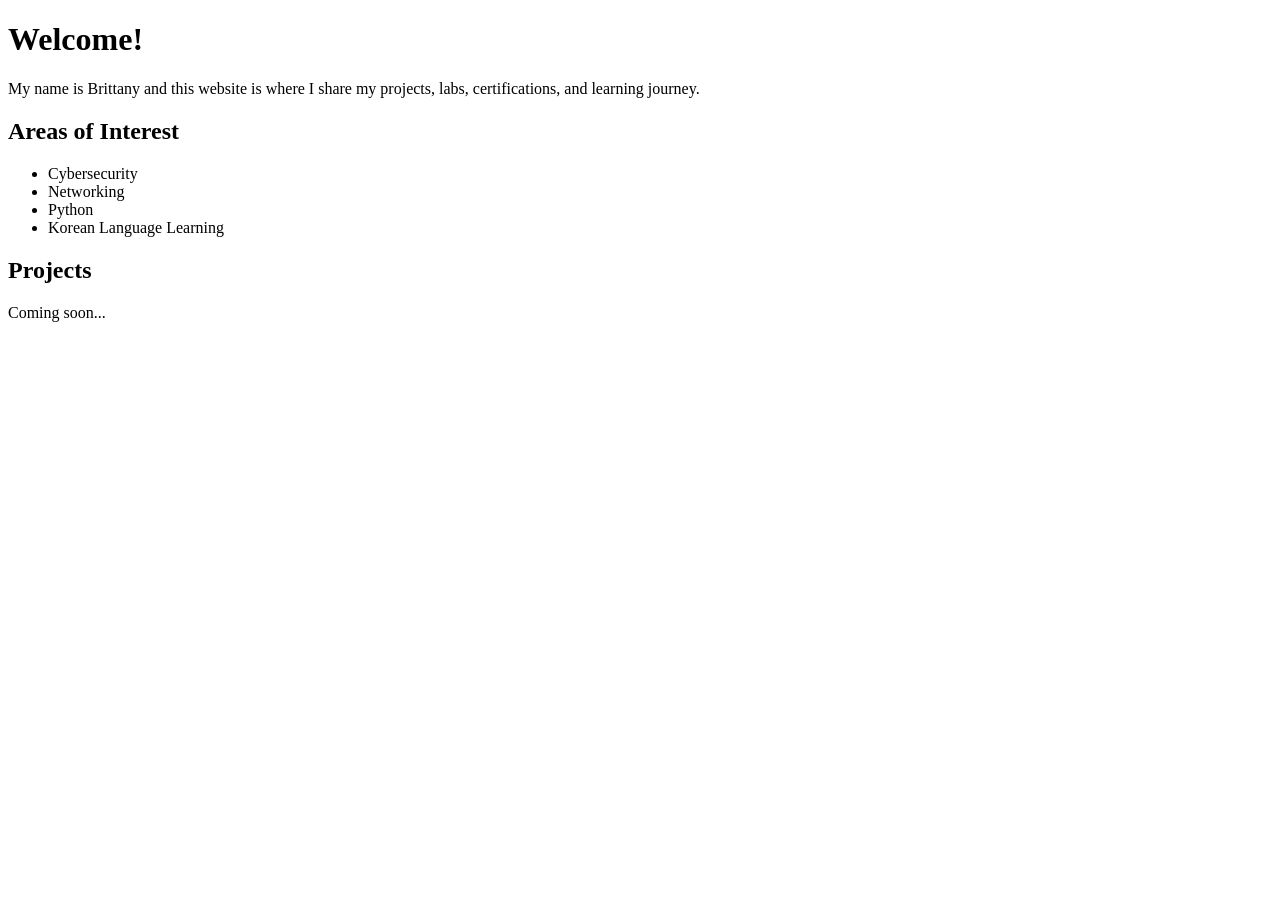
==== index.html @ 599b7f11 "Create initial index.html for tech portfolio Added basic structure and content for the portfolio web" ====
<!DOCTYPE html>
<html>
<head>
    <title>Brittany's Tech Portfolio</title>
</head>
<body>
    <h1>Welcome!</h1>

    <p>My name is Brittany and this website is where I share my projects, labs, certifications, and learning journey.</p>

    <h2>Areas of Interest</h2>
    <ul>
        <li>Cybersecurity</li>
        <li>Networking</li>
        <li>Python</li>
        <li>Korean Language Learning</li>
    </ul>

    <h2>Projects</h2>
    <p>Coming soon...</p>
</body>
</html>
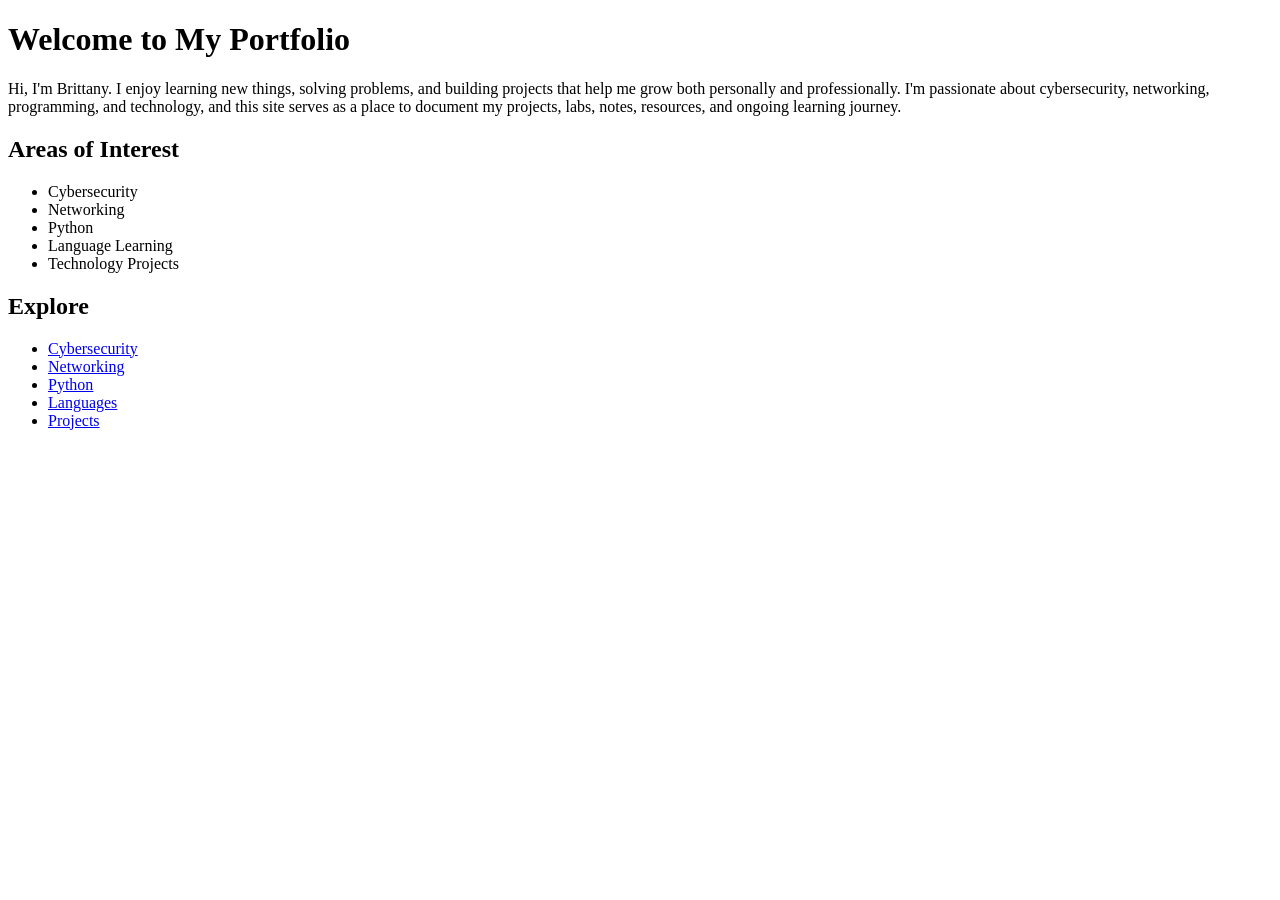
==== commit b5e88331: "Revise portfolio introduction and areas of interest Updated the title and content of the portfolio p" ====
--- a/index.html
+++ b/index.html
@@ -1,22 +1,41 @@
 <!DOCTYPE html>
-<html>
+<html lang="en">
 <head>
-    <title>Brittany's Tech Portfolio</title>
+    <meta charset="UTF-8">
+    <meta name="viewport" content="width=device-width, initial-scale=1.0">
+    <title>Brittany's Portfolio</title>
 </head>
 <body>
-    <h1>Welcome!</h1>
 
-    <p>My name is Brittany and this website is where I share my projects, labs, certifications, and learning journey.</p>
+    <h1>Welcome to My Portfolio</h1>
+
+    <p>
+        Hi, I'm Brittany. I enjoy learning new things, solving problems,
+        and building projects that help me grow both personally and professionally.
+        I'm passionate about cybersecurity, networking, programming, and technology,
+        and this site serves as a place to document my projects, labs, notes,
+        resources, and ongoing learning journey.
+    </p>
 
     <h2>Areas of Interest</h2>
+
     <ul>
         <li>Cybersecurity</li>
         <li>Networking</li>
         <li>Python</li>
-        <li>Korean Language Learning</li>
+        <li>Language Learning</li>
+        <li>Technology Projects</li>
     </ul>
 
-    <h2>Projects</h2>
-    <p>Coming soon...</p>
+    <h2>Explore</h2>
+
+    <ul>
+        <li><a href="cyber/">Cybersecurity</a></li>
+        <li><a href="networking/">Networking</a></li>
+        <li><a href="python/">Python</a></li>
+        <li><a href="languages/">Languages</a></li>
+        <li><a href="projects/">Projects</a></li>
+    </ul>
+
 </body>
 </html>
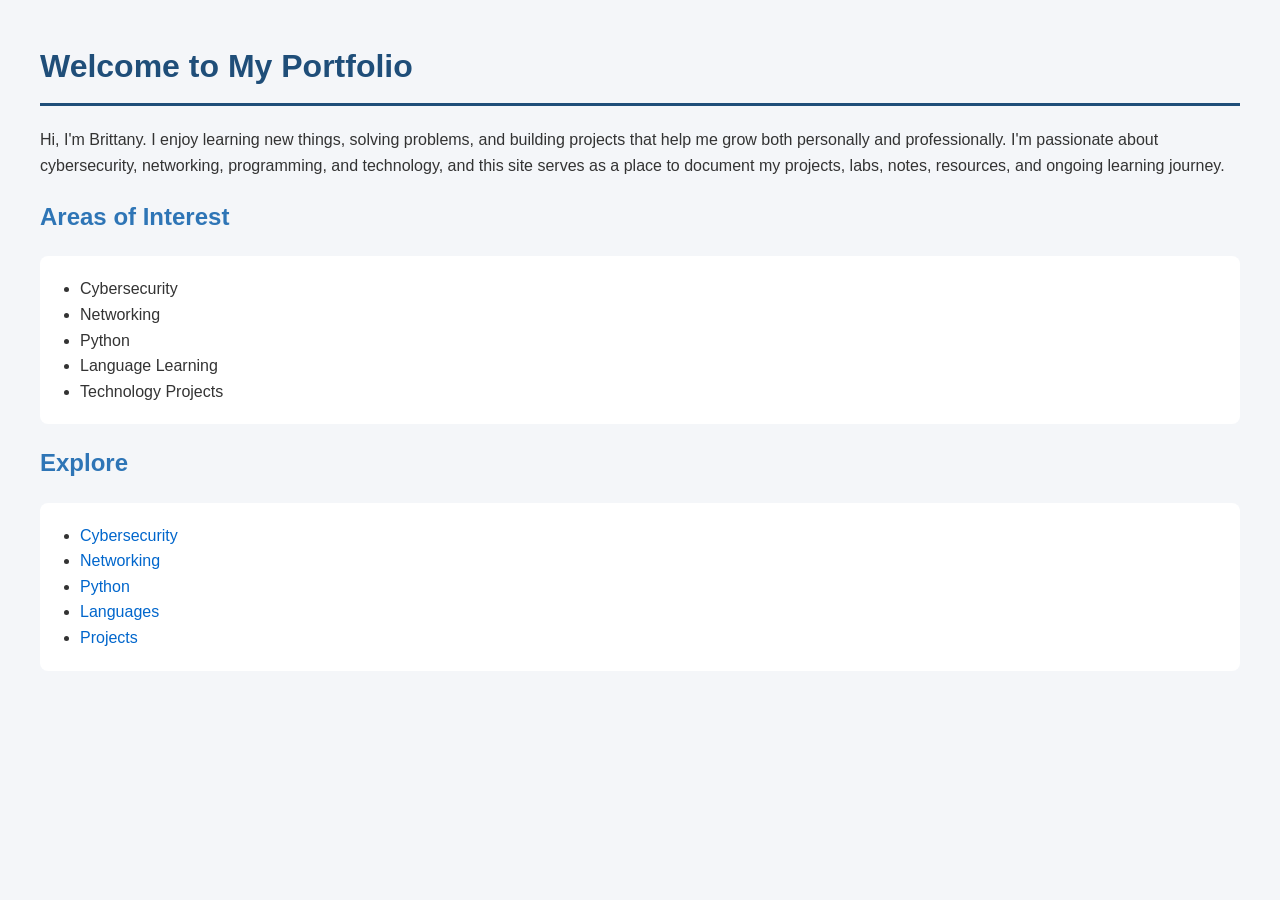
==== commit b3458429: "Add stylesheet link to index.html" ====
--- a/index.html
+++ b/index.html
@@ -3,6 +3,7 @@
 <head>
     <meta charset="UTF-8">
     <meta name="viewport" content="width=device-width, initial-scale=1.0">
+    <link rel="stylesheet" href="css/style.css">
     <title>Brittany's Portfolio</title>
 </head>
 <body>
--- a/css/style.css
+++ b/css/style.css
@@ -0,0 +1,45 @@
+body {
+    font-family: Arial, sans-serif;
+    max-width: 1200px;
+    margin: 0 auto;
+    padding: 20px;
+    background-color: #f4f6f9;
+    color: #333;
+    line-height: 1.6;
+}
+
+h1 {
+    color: #1f4e79;
+    border-bottom: 3px solid #1f4e79;
+    padding-bottom: 10px;
+}
+
+h2 {
+    color: #2e75b6;
+}
+
+a {
+    color: #0066cc;
+    text-decoration: none;
+}
+
+a:hover {
+    text-decoration: underline;
+}
+
+ul {
+    background: white;
+    padding: 20px 40px;
+    border-radius: 8px;
+}
+
+.breadcrumb {
+    font-size: 0.9em;
+    margin-bottom: 20px;
+}
+
+.nav-footer {
+    margin-top: 30px;
+    padding-top: 15px;
+    border-top: 1px solid #ccc;
+}
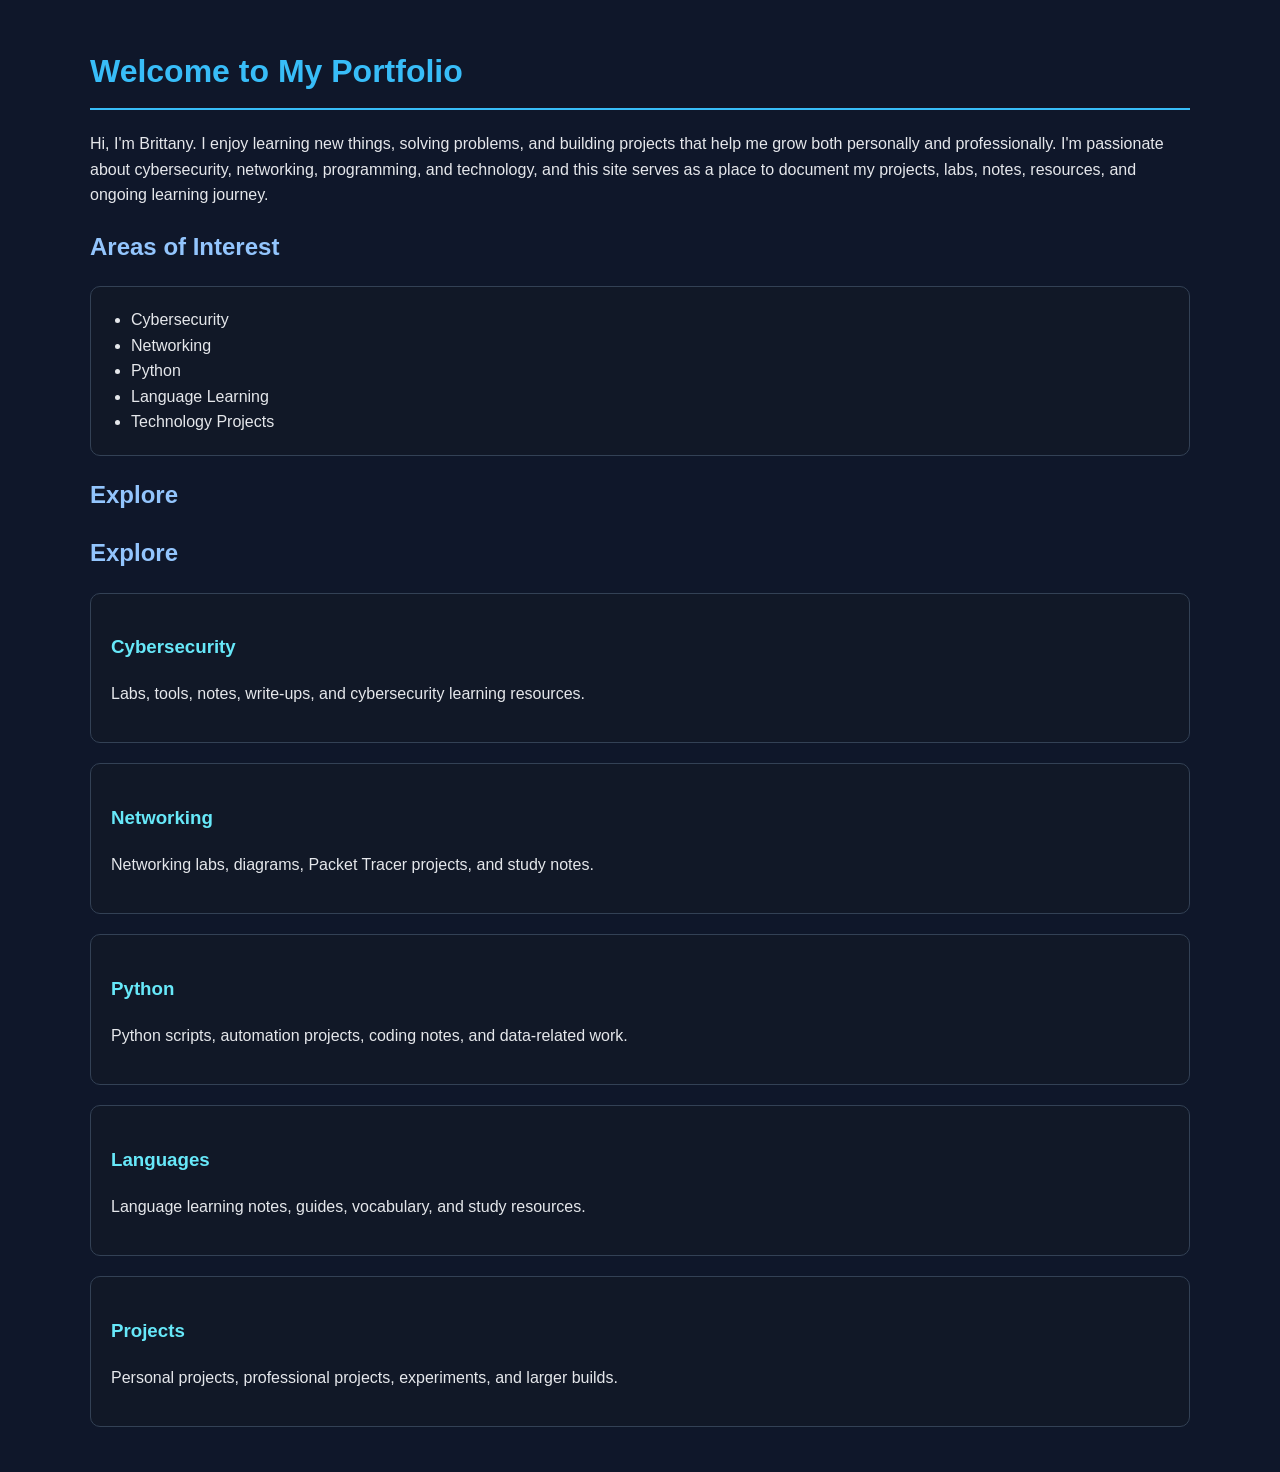
==== commit 3766103d: "Refactor Explore section to use cards instead of list Replaced the list of topics with card elements" ====
--- a/index.html
+++ b/index.html
@@ -30,13 +30,32 @@
 
     <h2>Explore</h2>
 
-    <ul>
-        <li><a href="cyber/">Cybersecurity</a></li>
-        <li><a href="networking/">Networking</a></li>
-        <li><a href="python/">Python</a></li>
-        <li><a href="languages/">Languages</a></li>
-        <li><a href="projects/">Projects</a></li>
-    </ul>
+    <h2>Explore</h2>
+
+<div class="card">
+    <h3><a href="cyber/">Cybersecurity</a></h3>
+    <p>Labs, tools, notes, write-ups, and cybersecurity learning resources.</p>
+</div>
+
+<div class="card">
+    <h3><a href="networking/">Networking</a></h3>
+    <p>Networking labs, diagrams, Packet Tracer projects, and study notes.</p>
+</div>
+
+<div class="card">
+    <h3><a href="python/">Python</a></h3>
+    <p>Python scripts, automation projects, coding notes, and data-related work.</p>
+</div>
+
+<div class="card">
+    <h3><a href="languages/">Languages</a></h3>
+    <p>Language learning notes, guides, vocabulary, and study resources.</p>
+</div>
+
+<div class="card">
+    <h3><a href="projects/">Projects</a></h3>
+    <p>Personal projects, professional projects, experiments, and larger builds.</p>
+</div>
 
 </body>
 </html>
--- a/css/style.css
+++ b/css/style.css
@@ -1,45 +1,57 @@
 body {
     font-family: Arial, sans-serif;
-    max-width: 1200px;
+    max-width: 1100px;
     margin: 0 auto;
-    padding: 20px;
-    background-color: #f4f6f9;
-    color: #333;
+    padding: 25px;
+    background-color: #0f172a;
+    color: #e5e7eb;
     line-height: 1.6;
 }
 
 h1 {
-    color: #1f4e79;
-    border-bottom: 3px solid #1f4e79;
+    color: #38bdf8;
+    border-bottom: 2px solid #38bdf8;
     padding-bottom: 10px;
 }
 
 h2 {
-    color: #2e75b6;
+    color: #93c5fd;
 }
 
 a {
-    color: #0066cc;
+    color: #67e8f9;
     text-decoration: none;
 }
 
 a:hover {
+    color: #ffffff;
     text-decoration: underline;
 }
 
 ul {
-    background: white;
+    background-color: #111827;
+    border: 1px solid #334155;
     padding: 20px 40px;
-    border-radius: 8px;
+    border-radius: 10px;
 }
 
 .breadcrumb {
     font-size: 0.9em;
+    color: #cbd5e1;
     margin-bottom: 20px;
 }
 
 .nav-footer {
-    margin-top: 30px;
+    margin-top: 35px;
     padding-top: 15px;
-    border-top: 1px solid #ccc;
+    border-top: 1px solid #334155;
+    color: #cbd5e1;
 }
+
+.card {
+    background-color: #111827;
+    border: 1px solid #334155;
+    border-radius: 10px;
+    padding: 20px;
+    margin-bottom: 20px;
+}
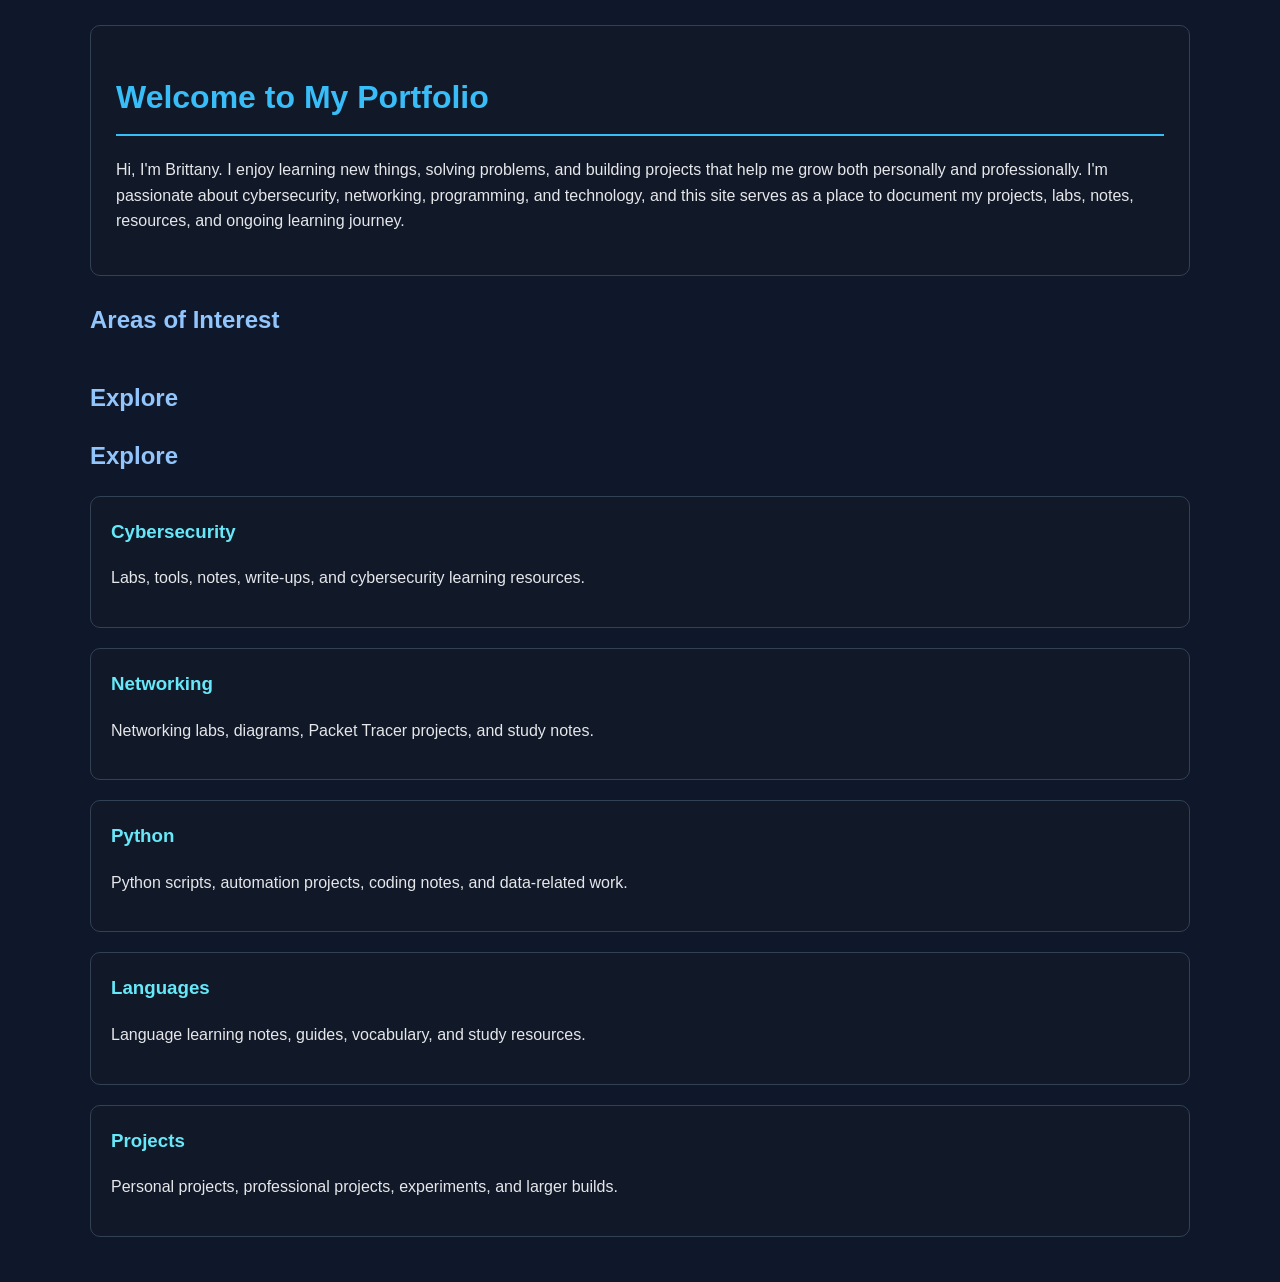
==== commit 434b18ca: "Enhance portfolio layout with hero and grid sections Added a hero section and a grid layout for area" ====
--- a/index.html
+++ b/index.html
@@ -8,6 +8,7 @@
 </head>
 <body>
 
+<div class="hero">
     <h1>Welcome to My Portfolio</h1>
 
     <p>
@@ -17,16 +18,23 @@
         and this site serves as a place to document my projects, labs, notes,
         resources, and ongoing learning journey.
     </p>
+</div>
 
     <h2>Areas of Interest</h2>
 
-    <ul>
-        <li>Cybersecurity</li>
-        <li>Networking</li>
-        <li>Python</li>
-        <li>Language Learning</li>
-        <li>Technology Projects</li>
-    </ul>
+    <div class="section-grid">
+
+    <!-- Cybersecurity card -->
+
+    <!-- Networking card -->
+
+    <!-- Python card -->
+
+    <!-- Languages card -->
+
+    <!-- Projects card -->
+
+</div>
 
     <h2>Explore</h2>
 
--- a/css/style.css
+++ b/css/style.css
@@ -55,3 +55,26 @@
     padding: 20px;
     margin-bottom: 20px;
 }
+
+.card h3 {
+    margin-top: 0;
+}
+
+.card:hover {
+    border-color: #38bdf8;
+    transform: translateY(-2px);
+    transition: all 0.2s ease;
+}
+
+.section-grid {
+    display: grid;
+    gap: 20px;
+}
+
+.hero {
+    background-color: #111827;
+    border: 1px solid #334155;
+    border-radius: 10px;
+    padding: 25px;
+    margin-bottom: 25px;
+}
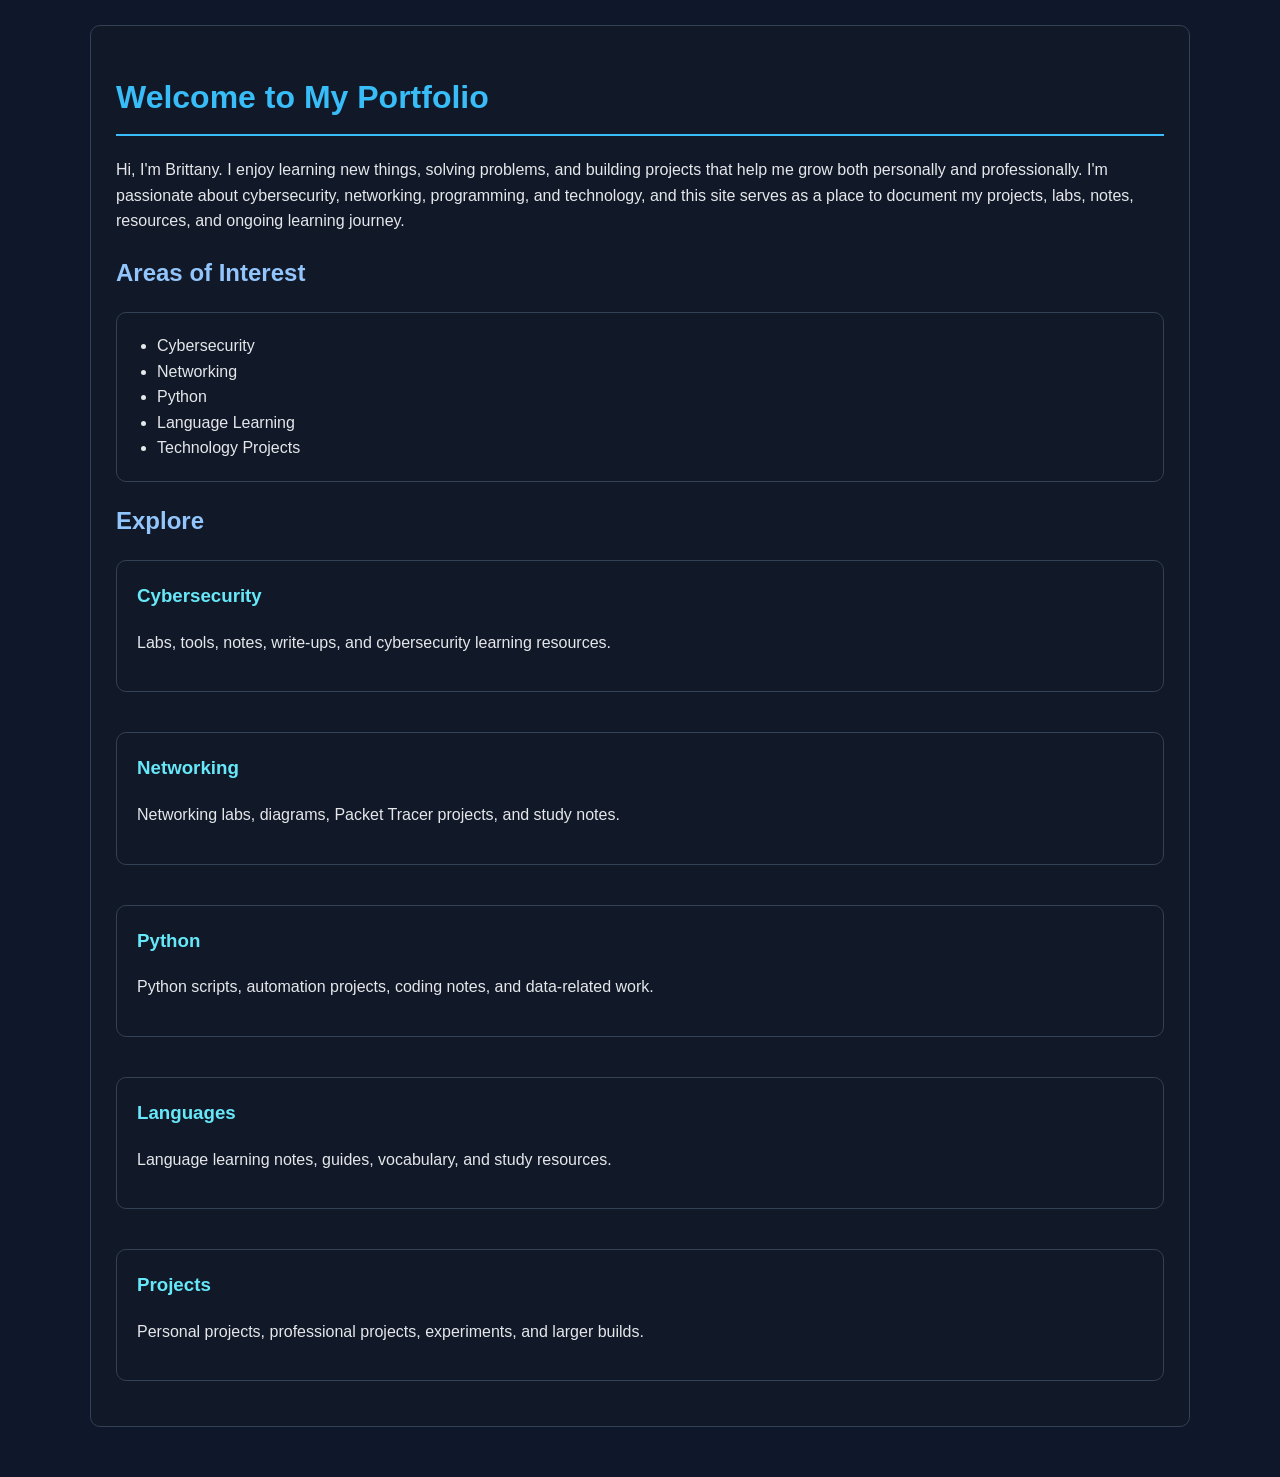
==== commit 48346843: "Update index.html with areas of interest section Added a list of areas of interest and restructured " ====
--- a/index.html
+++ b/index.html
@@ -18,28 +18,20 @@
         and this site serves as a place to document my projects, labs, notes,
         resources, and ongoing learning journey.
     </p>
-</div>
+    
+<h2>Areas of Interest</h2>
 
-    <h2>Areas of Interest</h2>
-
-    <div class="section-grid">
-
-    <!-- Cybersecurity card -->
-
-    <!-- Networking card -->
-
-    <!-- Python card -->
-
-    <!-- Languages card -->
-
-    <!-- Projects card -->
-
-</div>
+<ul>
+    <li>Cybersecurity</li>
+    <li>Networking</li>
+    <li>Python</li>
+    <li>Language Learning</li>
+    <li>Technology Projects</li>
+</ul>
 
     <h2>Explore</h2>
-
-    <h2>Explore</h2>
-
+<div class="section-grid">
+    
 <div class="card">
     <h3><a href="cyber/">Cybersecurity</a></h3>
     <p>Labs, tools, notes, write-ups, and cybersecurity learning resources.</p>
@@ -64,6 +56,7 @@
     <h3><a href="projects/">Projects</a></h3>
     <p>Personal projects, professional projects, experiments, and larger builds.</p>
 </div>
+</div>
 
 </body>
 </html>
